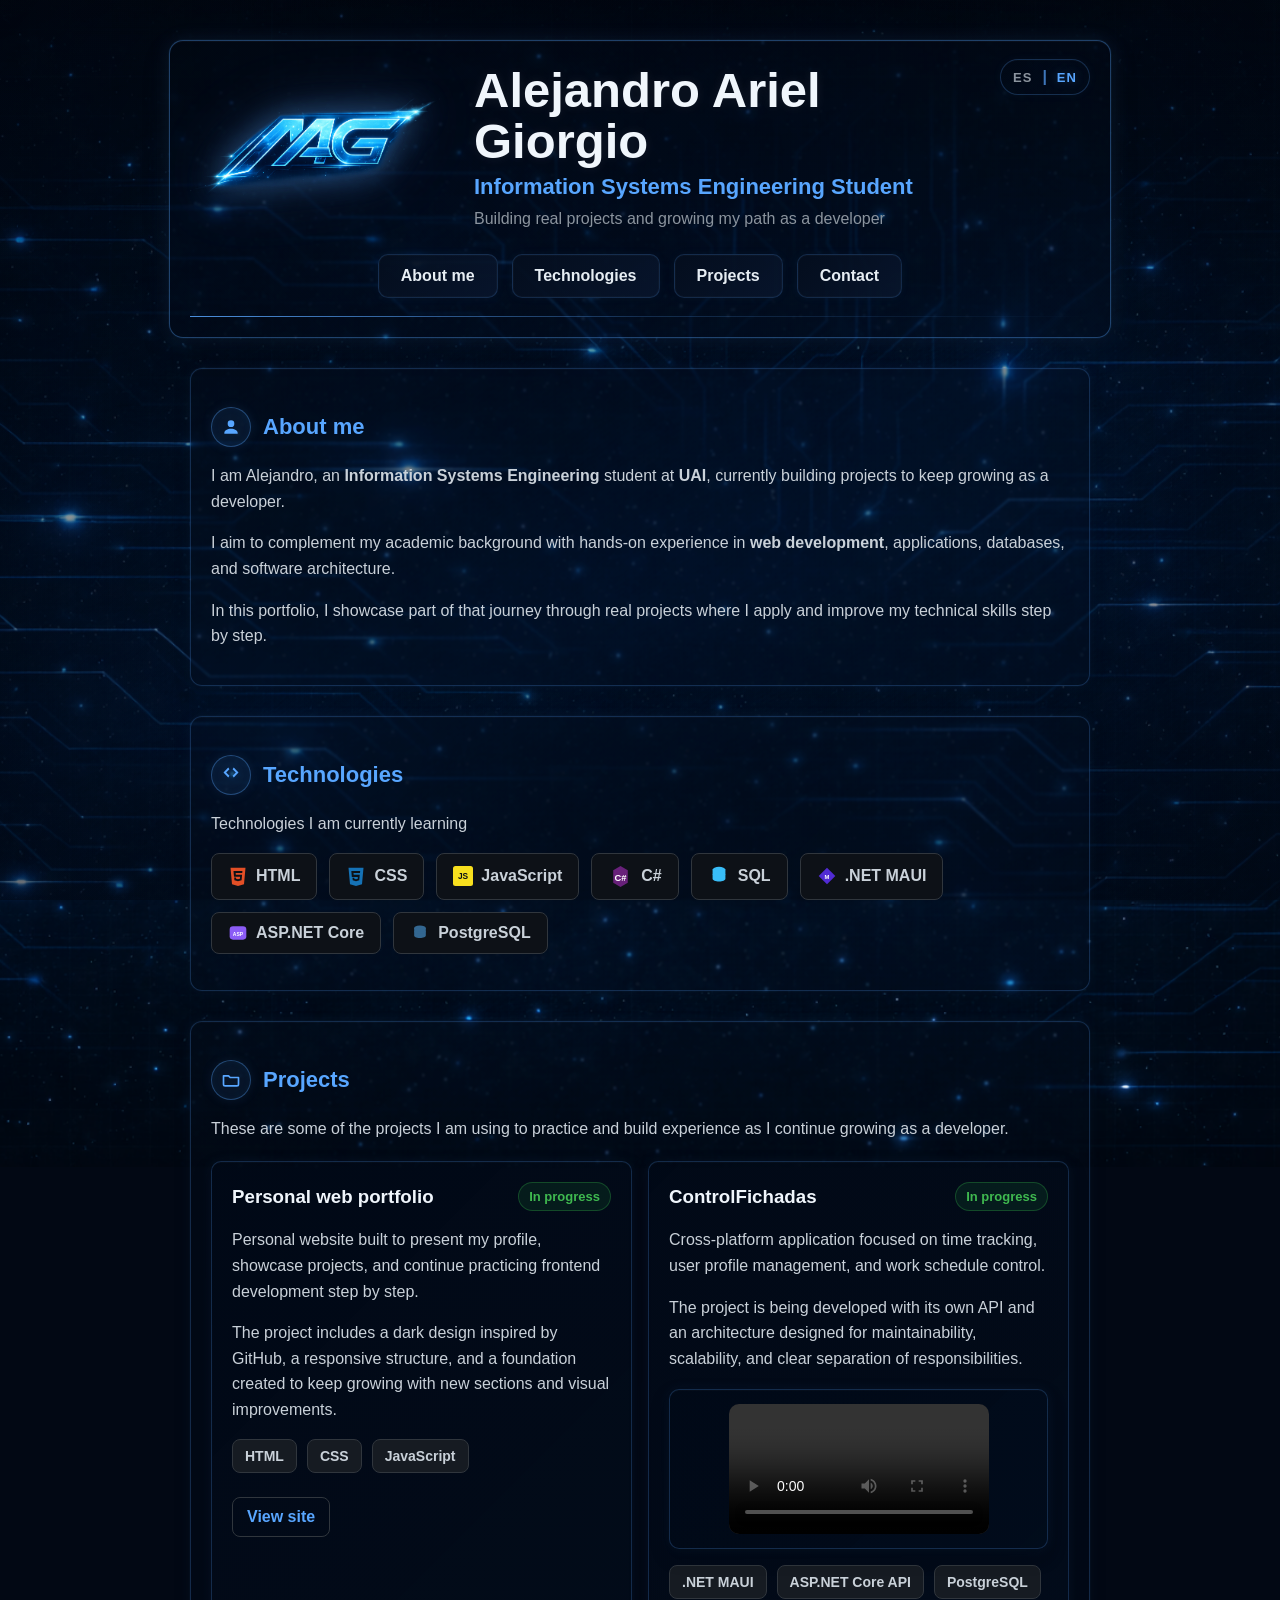
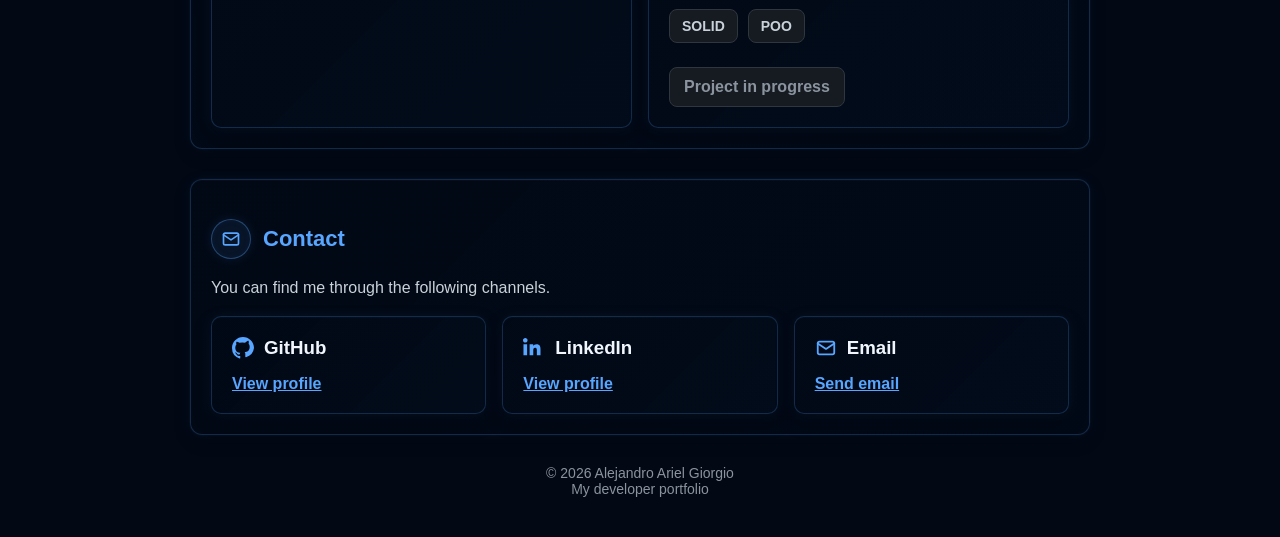
==== en/index.html @ 1cb93912 "Reubico selector de idioma en el header" ====
<!DOCTYPE html>
<html lang="en">
  <head>
    <meta charset="UTF-8">
    <meta name="viewport" content="width=device-width, initial-scale=1.0">
    <title>Alejandro Ariel Giorgio Portfolio</title>
    <link rel="stylesheet" href="../css/styles.css">
  </head>
  <body>
    <header>
      <div class="identidad">
        <div class="logo-marca">
          <img src="../assets/logo-aag.png" alt="AAG Logo">
        </div>

        <div class="info-header">
          <h1>Alejandro Ariel Giorgio</h1>
          <p class="subtitulo">Information Systems Engineering Student</p>
          <p class="frase-header">Building real projects and growing my path as a developer</p>

          <div class="selector-idioma" aria-label="Language selector">
            <a href="../">ES</a>
            <span>|</span>
            <a href="./" class="idioma-activo">EN</a>
          </div>
        </div>
      </div>

      <button class="menu-toggle" id="menu-toggle" aria-label="Abrir menú">
        ☰
      </button>

      <nav id="menu-principal">
        <ul>
          <li><a href="#sobre-mi">About me</a></li>
          <li><a href="#tecnologias">Technologies</a></li>
          <li><a href="#proyectos">Projects</a></li>
          <li><a href="#contacto">Contact</a></li>
        </ul>
      </nav>
    </header>

    <main>
      <section id="sobre-mi">
        <h2 class="titulo-seccion">
          <span class="icono-seccion">
            <svg viewBox="0 0 24 24" width="20" height="20" fill="currentColor">
              <path d="M12 12a4 4 0 100-8 4 4 0 000 8zm0 2c-4.4 0-8 2.2-8 5v1h16v-1c0-2.8-3.6-5-8-5z"></path>
            </svg>
          </span>
          <span>About me</span>
        </h2>
        <p>I am Alejandro, an <strong>Information Systems Engineering</strong> student at <strong>UAI</strong>, currently building projects to keep growing as a developer.</p>
        <p>I aim to complement my academic background with hands-on experience in <strong>web development</strong>, applications, databases, and software architecture.</p>
        <p>In this portfolio, I showcase part of that journey through real projects where I apply and improve my technical skills step by step.</p>
      </section>

      <section id="tecnologias">
        <h2 class="titulo-seccion">
          <span class="icono-seccion">
            <svg viewBox="0 0 24 24" width="20" height="20" fill="currentColor">
              <path d="M8.7 3L3 9l5.7 5.9L10.1 13 6.2 9l3.9-4L8.7 3zm6.6 0L13.9 5l3.9 4-3.9 4 1.4 1.9L21 9l-5.7-6z"></path>
            </svg>
          </span>
          <span>Technologies</span>
        </h2>
        <p>Technologies I am currently learning</p>
        <ul>
          <li class="tech html">
            <span class="tech-icon">
              <svg viewBox="0 0 24 24" width="20" height="20" fill="currentColor">
                <path d="M3 2l1.8 20L12 24l7.2-2L21 2H3zm14.3 4l-.2 2.3H9.2l.2 2.2h7.5l-.6 6.5L12 18.2l-4.3-1.2-.3-3.2h2.1l.2 1.5 2.3.6 2.3-.6.2-2.5H7.2L6.6 6h10.7z"/>
              </svg>
            </span>
            <span>HTML</span>
          </li>

          <li class="tech css">
            <span class="tech-icon">
              <svg viewBox="0 0 24 24" width="20" height="20" fill="currentColor">
                <path d="M3 2l1.8 20L12 24l7.2-2L21 2H3zm14 4l-.2 2.3H9l.2 2.2h7.3l-.6 6.5L12 18.2l-3.9-1.1-.3-3h2.1l.2 1.4 1.9.5 2-.5.2-2.4H7L6.4 6H17z"/>
              </svg>
            </span>
            <span>CSS</span>
          </li>

          <li class="tech js">
            <span class="tech-icon">
              <svg viewBox="0 0 24 24" width="20" height="20">
                <rect width="24" height="24" rx="3" fill="#f7df1e"></rect>
                <text x="12" y="16" text-anchor="middle" font-size="10" font-family="Arial" fill="#0d1117" font-weight="bold">
                  JS
                </text>
              </svg>
            </span>
            <span>JavaScript</span>
          </li>

          <li class="tech csharp">
            <span class="tech-icon">
              <svg viewBox="0 0 24 24" width="20" height="20" fill="currentColor">
                <polygon points="12,2 19,6 19,18 12,22 5,18 5,6"></polygon>
                <text x="12" y="16" text-anchor="middle" font-size="9" font-family="Arial" fill="white">C#</text>
              </svg>
            </span>
            <span>C#</span>
          </li>

          <li class="tech sql">
            <span class="tech-icon">
              <svg viewBox="0 0 24 24" width="20" height="20" fill="currentColor">
                <ellipse cx="12" cy="5" rx="7" ry="3"></ellipse>
                <path d="M5 5v10c0 1.7 3.1 3 7 3s7-1.3 7-3V5"></path>
                <path d="M5 10c0 1.7 3.1 3 7 3s7-1.3 7-3"></path>
              </svg>
            </span>
            <span>SQL</span>
          </li>

          <li class="tech maui">
            <span class="tech-icon">
              <svg viewBox="0 0 24 24" width="20" height="20" fill="currentColor">
                <polygon points="12,2 22,12 12,22 2,12"></polygon>
                <text x="12" y="15" text-anchor="middle" font-size="7" font-family="Arial" fill="white" font-weight="bold">M</text>
              </svg>
            </span>
            <span>.NET MAUI</span>
          </li>

          <li class="tech aspnet">
            <span class="tech-icon">
              <svg viewBox="0 0 24 24" width="20" height="20" fill="currentColor">
                <rect x="2" y="4" width="20" height="16" rx="4"></rect>
                <text x="12" y="15" text-anchor="middle" font-size="6" font-family="Arial" fill="white" font-weight="bold">ASP</text>
              </svg>
            </span>
            <span>ASP.NET Core</span>
          </li>

          <li class="tech postgres">
            <span class="tech-icon">
              <svg viewBox="0 0 24 24" width="20" height="20" fill="currentColor">
                <ellipse cx="12" cy="6" rx="7" ry="3"></ellipse>
                <path d="M5 6v9c0 1.7 3.1 3 7 3s7-1.3 7-3V6"></path>
                <path d="M5 10c0 1.7 3.1 3 7 3s7-1.3 7-3"></path>
              </svg>
            </span>
            <span>PostgreSQL</span>
          </li>
        </ul>
      </section>

      <section id="proyectos">
        <h2 class="titulo-seccion">
          <span class="icono-seccion">
            <svg viewBox="0 0 24 24" width="20" height="20" fill="none" stroke="currentColor" stroke-width="2" stroke-linecap="round" stroke-linejoin="round">
              <path d="M3 7h6l2 2h10v8a2 2 0 0 1-2 2H5a2 2 0 0 1-2-2V7z"></path>
            </svg>
          </span>
          <span>Projects</span>
        </h2>

        <p class="intro-proyectos">
          These are some of the projects I am using to practice and build experience as I continue growing as a developer.
        </p>

        <div class="contenedor-proyectos">
          <article class="card-proyecto">
            <div class="proyecto-header">
              <h3>Personal web portfolio</h3>
              <span class="estado-proyecto en-desarrollo">In progress</span>
            </div>

            <p>
              Personal website built to present my profile, showcase projects, and continue practicing frontend development step by step.
            </p>

            <p>
              The project includes a dark design inspired by GitHub, a responsive structure, and a foundation created to keep growing with new sections and visual improvements.
            </p>

            <div class="tecnologias-proyecto">
              <span>HTML</span>
              <span>CSS</span>
              <span>JavaScript</span>
            </div>

            <a href="https://giorgiouai.github.io/mi-primera-web/" target="_blank" rel="noopener noreferrer">View site</a>
          </article>

          <article class="card-proyecto">
            <div class="proyecto-header">
              <h3>ControlFichadas</h3>
              <span class="estado-proyecto en-desarrollo">In progress</span>
            </div>

            <p>
              Cross-platform application focused on time tracking, user profile management, and work schedule control.
            </p>

            <p>
              The project is being developed with its own API and an architecture designed for maintainability, scalability, and clear separation of responsibilities.
            </p>

            <div class="demo-proyecto">
              <video class="video-proyecto" controls preload="metadata">
                <source src="../assets/videos/controlfichadas-demo.mp4" type="video/mp4">
                Your browser cannot play this video.
              </video>
            </div>

            <div class="tecnologias-proyecto">
              <span>.NET MAUI</span>
              <span>ASP.NET Core API</span>
              <span>PostgreSQL</span>
              <span>SOLID</span>
              <span>POO</span>
            </div>

            <div class="acciones-proyecto">
              <span class="boton-proyecto deshabilitado">Project in progress</span>
            </div>
          </article>
        </div>
      </section>

      <section id="contacto">
        <h2 class="titulo-seccion">
          <span class="icono-seccion">
            <svg viewBox="0 0 24 24" width="20" height="20" fill="none" stroke="currentColor" stroke-width="2" stroke-linecap="round" stroke-linejoin="round">
              <rect x="3" y="5" width="18" height="14" rx="2"></rect>
              <path d="M3 7l9 6 9-6"></path>
            </svg>
          </span>
          <span>Contact</span>
        </h2>
        <p>You can find me through the following channels.</p>
        <div id="div-contacto">
          <article>
            <div class="contacto-header">
              <span class="icono">
                <svg viewBox="0 0 24 24" width="20" height="20" fill="currentColor">
                  <path d="M12 0C5.37 0 0 5.37 0 12a12 12 0 008.2 11.4c.6.1.8-.2.8-.6v-2.2c-3.3.7-4-1.4-4-1.4-.5-1.2-1.2-1.6-1.2-1.6-1-.7.1-.7.1-.7 1 .1 1.6 1 1.6 1 .9 1.6 2.4 1.1 3 .8.1-.6.3-1.1.6-1.4-2.7-.3-5.5-1.3-5.5-5.9 0-1.3.5-2.4 1.2-3.2-.1-.3-.5-1.5.1-3.1 0 0 1-.3 3.3 1.2a11.4 11.4 0 016 0C17 3.9 18 4.2 18 4.2c.6 1.6.2 2.8.1 3.1.8.8 1.2 1.9 1.2 3.2 0 4.6-2.8 5.6-5.5 5.9.4.3.7 1 .7 2v3c0 .4.2.7.8.6A12 12 0 0024 12c0-6.6-5.4-12-12-12z"/>
                </svg>
              </span>
              <h3>GitHub</h3>
            </div>
            <a href="https://github.com/GiorgioUai" target="_blank" rel="noopener noreferrer">View profile</a>
          </article>

          <article>
            <div class="contacto-header">
              <span class="icono">
                <svg viewBox="0 0 24 24" width="20" height="20" fill="currentColor">
                  <path d="M4.98 3.5C4.98 5 3.86 6 2.5 6S0 5 0 3.5 1.12 1 2.5 1 4.98 2 4.98 3.5zM.5 8h4v12h-4V8zm7 0h3.6v1.6h.1c.5-.9 1.7-1.8 3.5-1.8 3.7 0 4.4 2.4 4.4 5.5V20h-4v-5.3c0-1.3 0-3-1.8-3s-2.1 1.4-2.1 2.9V20h-4V8z"/>
                </svg>
              </span>
              <h3>LinkedIn</h3>
            </div>
            <a href="https://www.linkedin.com/in/alejandro-ariel-giorgio/" target="_blank" rel="noopener noreferrer">View profile</a>
          </article>

          <article>
            <div class="contacto-header">
              <span class="icono">
                <svg viewBox="0 0 24 24" width="20" height="20" fill="none" stroke="currentColor" stroke-width="2" stroke-linecap="round" stroke-linejoin="round">
                  <rect x="3" y="5" width="18" height="14" rx="2" ry="2"></rect>
                  <path d="M3 7l9 6 9-6"></path>
                </svg>
              </span>
              <h3>Email</h3>
            </div>
            <a href="https://mail.google.com/mail/?view=cm&fs=1&to=alfiariel@gmail.com" target="_blank" rel="noopener noreferrer">Send email</a>
          </article>
        </div>
      </section>
    </main>

    <footer>
      <p>© 2026 Alejandro Ariel Giorgio<br>My developer portfolio</p>
    </footer>

    <script src="../js/script.js"></script>
  </body>
</html>
---- css/styles.css ----
/* =========================================================
   BASE
   Estilos globales de texto, fondo y elementos generales
   ========================================================= */
body
{
    font-family: Arial, sans-serif;
    margin: 40px;
    color: #f0f6fc;
    min-height: 100vh;
    background:
        linear-gradient(rgba(2, 8, 20, 0.24), rgba(2, 8, 20, 0.46)),
        url("../assets/fondo-circuito.png");
    background-color: #020814;
    background-size: 100% 100%, 1750px auto;
    background-position: center top, center top;
    background-repeat: no-repeat, no-repeat;
    background-attachment: fixed, fixed;
    position: relative;
    isolation: isolate;
}

body::before
{
    content: none;
}

body::after
{
    content: "";
    position: fixed;
    inset: 0;
    background: radial-gradient(
        circle at center,
        transparent 0%,
        rgba(2, 8, 20, 0.05) 62%,
        rgba(2, 8, 20, 0.22) 100%
    );
    pointer-events: none;
    z-index: -1;
}

p
{
    color: #c9d1d9;
}

h1
{
    color: #f0f6fc;
    font-size: 49px;
    line-height: 1.05;
    margin: 0;
    text-shadow: 0 0 12px rgba(255, 255, 255, 0.08);
}

h3
{
    color: #f0f6fc;
}

button
{
    padding: 10px 16px;
    background-color: #222;
    color: white;
    border: none;
    cursor: pointer;
}

/* =========================================================
   LAYOUT
   Estructura general de la página
   ========================================================= */
header
{
    max-width: 900px;
    margin: 0 auto 20px;
    padding: 24px 20px 20px;
    background: linear-gradient(
        135deg,
        rgba(2, 10, 24, 0.24),
        rgba(5, 16, 35, 0.18)
    );
    border: 1px solid rgba(88, 166, 255, 0.36);
    border-radius: 14px;
    box-shadow:
        inset 0 1px 0 rgba(255, 255, 255, 0.03),
        0 0 0 1px rgba(88, 166, 255, 0.04),
        0 0 20px rgba(88, 166, 255, 0.10),
        0 12px 28px rgba(0, 0, 0, 0.18);
    backdrop-filter: blur(1px);
    -webkit-backdrop-filter: blur(1px);
    position: relative;
    overflow: hidden;
}

header::after
{
    content: "";
    display: block;
    margin-top: 18px;
    height: 1px;
    background: linear-gradient(
        to right,
        rgba(88, 166, 255, 0.85),
        rgba(88, 166, 255, 0.22),
        transparent
    );
}

main
{
    max-width: 900px;
    margin: 0 auto;
    padding-top: 10px;
}

header,
main,
footer
{
    position: relative;
    z-index: 1;
}

section
{
    margin-bottom: 30px;
    background: linear-gradient(
        135deg,
        rgba(4, 14, 30, 0.22),
        rgba(6, 18, 38, 0.16)
    );
    padding: 20px;
    border-radius: 12px;
    border: 1px solid rgba(88, 166, 255, 0.22);
    box-shadow:
        inset 0 1px 0 rgba(255, 255, 255, 0.02),
        0 0 0 1px rgba(88, 166, 255, 0.025),
        0 0 12px rgba(88, 166, 255, 0.05),
        0 6px 18px rgba(0, 0, 0, 0.14);
    backdrop-filter: blur(1px);
    -webkit-backdrop-filter: blur(1px);
}

section h2
{
    margin-bottom: 15px;
    color: #58a6ff;
}

section p
{
    line-height: 1.6;
}

section ul
{
    color: #c9d1d9;
}

section a
{
    color: #58a6ff;
    font-weight: bold;
}

section a:hover
{
    color: #79c0ff;
}

footer
{
    margin-top: 20px;
    text-align: center;
    font-size: 14px;
    color: #8b949e;
}

footer p
{
    color: #8b949e;
    margin: 0;
}

/* =========================================================
   NAVEGACIÓN
   Menú principal del header
   ========================================================= */
header nav
{
    margin-top: 18px;
    display: flex;
    justify-content: center;
}

nav ul
{
    list-style: none;
    padding: 0;
    margin: 0;
    display: flex;
    gap: 14px;
    flex-wrap: wrap;
    justify-content: center;
}

nav a
{
    display: inline-block;
    color: #e6edf3;
    text-decoration: none;
    padding: 12px 22px;
    border-radius: 10px;
    font-weight: bold;
    border: 1px solid rgba(88, 166, 255, 0.18);
    background: linear-gradient(
        135deg,
        rgba(4, 14, 30, 0.95),
        rgba(8, 22, 45, 0.90)
    );
    box-shadow:
        inset 0 0 0 1px rgba(255, 255, 255, 0.02),
        0 0 10px rgba(88, 166, 255, 0.05);
    transition: background-color 0.3s, color 0.3s, border-color 0.3s, box-shadow 0.3s, transform 0.3s;
}

nav a:hover
{
    color: #ffffff;
    border-color: rgba(88, 166, 255, 0.55);
    background: linear-gradient(
        135deg,
        rgba(28, 95, 180, 0.95),
        rgba(88, 166, 255, 0.92)
    );
    box-shadow:
        0 0 16px rgba(88, 166, 255, 0.20),
        0 0 30px rgba(88, 166, 255, 0.10);
    transform: translateY(-1px);
}

/* Botón hamburguesa */
.menu-toggle
{
    display: none;
    background-color: transparent;
    color: #c9d1d9;
    border: 1px solid #30363d;
    border-radius: 8px;
    padding: 10px 14px;
    font-size: 24px;
    cursor: pointer;
    transition: background-color 0.3s, color 0.3s, border-color 0.3s;
}

.menu-toggle:hover
{
    background-color: #58a6ff;
    color: #0d1117;
    border-color: #58a6ff;
}

/* =========================================================
   COMPONENTES
   Piezas reutilizables de la interfaz
   ========================================================= */

/* ---------- Identidad del header ---------- */
.identidad
{
    display: flex;
    align-items: center;
    justify-content: flex-start;
    gap: 34px;
    margin-bottom: 26px;
}

.info-header
{
    display: flex;
    flex-direction: column;
    gap: 6px;
    text-align: left;
    flex: 1;
    padding-right: 110px;
}

.logo-marca
{
    width: 250px;
    flex-shrink: 0;
    display: flex;
    align-items: center;
    justify-content: center;
}

.logo-marca img
{
    display: block;
    width: 100%;
    height: auto;
    filter:
        drop-shadow(0 0 14px rgba(88, 166, 255, 0.38))
        drop-shadow(0 0 30px rgba(88, 166, 255, 0.20));
}

.subtitulo
{
    color: #58a6ff;
    font-size: 22px;
    font-weight: bold;
    margin: 0;
}

.frase-header
{
    color: #8b949e;
    font-size: 16px;
    margin: 4px 0 0;
}

.selector-idioma
{
    position: absolute;
    top: 18px;
    right: 20px;
    display: inline-flex;
    align-items: center;
    gap: 10px;
    padding: 8px 12px;
    width: fit-content;
    border: 1px solid rgba(88, 166, 255, 0.24);
    border-radius: 999px;
    background: linear-gradient(
        135deg,
        rgba(2, 10, 24, 0.22),
        rgba(6, 18, 38, 0.16)
    );
    box-shadow:
        inset 0 1px 0 rgba(255, 255, 255, 0.02),
        0 0 10px rgba(88, 166, 255, 0.05);
    backdrop-filter: blur(1px);
    -webkit-backdrop-filter: blur(1px);
    z-index: 2;
}

.selector-idioma span
{
    color: #58a6ff;
    opacity: 0.7;
    font-weight: bold;
}

.selector-idioma a
{
    color: #8b949e;
    text-decoration: none;
    font-size: 13px;
    font-weight: bold;
    letter-spacing: 0.08em;
    transition: color 0.3s, text-shadow 0.3s;
}

.selector-idioma a:hover
{
    color: #f0f6fc;
    text-shadow: 0 0 8px rgba(88, 166, 255, 0.35);
}

.selector-idioma a.idioma-activo
{
    color: #58a6ff;
    text-shadow: 0 0 10px rgba(88, 166, 255, 0.30);
}

/* ---------- Badges / iconos de tecnologías ---------- */
.tech
{
    display: flex;
    align-items: center;
    gap: 8px;
}

.tech-icon
{
    display: flex;
    align-items: center;
}

.tech.html .tech-icon
{
    color: #e34f26;
}

.tech.css .tech-icon
{
    color: #1572b6;
}

.tech.js .tech-icon
{
    color: #f7df1e;
}

.tech.csharp .tech-icon
{
    color: #68217a;
}

.tech.csharp .tech-icon svg
{
    width: 25px;
    height: 25px;
}

.tech.sql .tech-icon
{
    color: #38bdf8;
}

.tech.sql .tech-icon svg
{
    width: 22px;
    height: 22px;
}

.tech.maui .tech-icon
{
    color: #512bd4;
}

.tech.aspnet .tech-icon
{
    color: #8b5cf6;
}

.tech.postgres .tech-icon
{
    color: #336791;
}

/* ---------- Card de proyecto ---------- */
.card-proyecto
{
    flex: 1;
    min-width: 280px;
    background: linear-gradient(
        135deg,
        rgba(2, 10, 24, 0.24),
        rgba(6, 18, 38, 0.18)
    );
    border: 1px solid rgba(88, 166, 255, 0.22);
    border-radius: 10px;
    padding: 20px;
    transition: border-color 0.3s, transform 0.3s, box-shadow 0.3s;
    box-shadow:
        inset 0 1px 0 rgba(255, 255, 255, 0.02),
        0 0 12px rgba(88, 166, 255, 0.06),
        0 8px 20px rgba(0, 0, 0, 0.20);
    backdrop-filter: blur(1px);
    -webkit-backdrop-filter: blur(1px);
}

.card-proyecto:hover
{
    border-color: rgba(88, 166, 255, 0.55);
    transform: translateY(-3px);
    box-shadow:
        0 0 18px rgba(88, 166, 255, 0.14),
        0 10px 24px rgba(0, 0, 0, 0.28);
}

.demo-proyecto
{
    margin: 18px 0 16px;
    padding: 14px;
    border-radius: 10px;
    border: 1px solid rgba(88, 166, 255, 0.22);
    background: linear-gradient(
        135deg,
        rgba(2, 10, 24, 0.24),
        rgba(6, 18, 38, 0.18)
    );
    box-shadow:
        inset 0 1px 0 rgba(255, 255, 255, 0.02),
        0 0 12px rgba(88, 166, 255, 0.06),
        0 8px 20px rgba(0, 0, 0, 0.20);
    backdrop-filter: blur(1px);
    -webkit-backdrop-filter: blur(1px);
    display: flex;
    justify-content: center;
}

.video-proyecto
{
    display: block;
    width: 100%;
    max-width: 260px;
    height: auto;
    border: none;
    border-radius: 10px;
}

.proyecto-header
{
    display: flex;
    justify-content: space-between;
    align-items: center;
    gap: 12px;
    margin-bottom: 16px;
}

.proyecto-header h3
{
    margin: 0;
}

.intro-proyectos
{
    margin-bottom: 20px;
}

.estado-proyecto
{
    display: inline-block;
    padding: 6px 10px;
    border-radius: 999px;
    background-color: rgba(88, 166, 255, 0.12);
    border: 1px solid rgba(88, 166, 255, 0.35);
    color: #79c0ff;
    font-size: 13px;
    font-weight: bold;
    white-space: nowrap;
}

.estado-proyecto.en-desarrollo
{
    background-color: rgba(46, 160, 67, 0.12);
    border: 1px solid rgba(46, 160, 67, 0.35);
    color: #3fb950;
}

.estado-proyecto.proximamente
{
    background-color: rgba(210, 153, 34, 0.12);
    border: 1px solid rgba(210, 153, 34, 0.35);
    color: #d29922;
}

.tecnologias-proyecto
{
    display: flex;
    flex-wrap: wrap;
    gap: 10px;
    margin: 16px 0;
}

.tecnologias-proyecto span
{
    background-color: #161b22;
    border: 1px solid #30363d;
    border-radius: 8px;
    padding: 8px 12px;
    color: #c9d1d9;
    font-size: 14px;
    font-weight: bold;
}

.card-proyecto a
{
    display: inline-block;
    margin-top: 8px;
    padding: 10px 14px;
    border: 1px solid #30363d;
    border-radius: 8px;
    text-decoration: none;
    transition: background-color 0.3s, color 0.3s, border-color 0.3s;
}

.card-proyecto a:hover
{
    background-color: #58a6ff;
    color: #0d1117;
    border-color: #58a6ff;
}

.acciones-proyecto
{
    margin-top: 10px;
}

.boton-proyecto
{
    display: inline-block;
    margin-top: 8px;
    padding: 10px 14px;
    border: 1px solid #30363d;
    border-radius: 8px;
    text-decoration: none;
    font-weight: bold;
}

.boton-proyecto.deshabilitado
{
    background-color: #161b22;
    color: #8b949e;
    border-color: #30363d;
    cursor: default;
}

/* ---------- Cards de contacto ---------- */
.contacto-header
{
    display: flex;
    align-items: center;
    gap: 10px;
    margin-bottom: 10px;
}

.icono
{
    color: #58a6ff;
    display: flex;
    align-items: center;
}

.icono svg
{
    width: 22px;
    height: 22px;
}

.titulo-seccion
{
    display: flex;
    align-items: center;
    gap: 12px;
    margin-bottom: 16px;
    color: #58a6ff;
    font-size: 22px;
    font-weight: bold;
}

.titulo-seccion .icono-seccion
{
    display: flex;
    align-items: center;
    justify-content: center;
    width: 38px;
    height: 38px;
    border-radius: 50%;
    color: #58a6ff;
    border: 1px solid rgba(88, 166, 255, 0.35);
    background: rgba(88, 166, 255, 0.08);
    box-shadow:
        0 0 12px rgba(88, 166, 255, 0.10),
        inset 0 0 8px rgba(88, 166, 255, 0.04);
    flex-shrink: 0;
}

.titulo-seccion .icono-seccion svg
{
    display: block;
}

/* =========================================================
   SECCIONES
   Reglas específicas de cada sección
   ========================================================= */

/* ---------- Tecnologías ---------- */
#tecnologias ul
{
    list-style: none;
    display: flex;
    flex-wrap: wrap;
    gap: 12px;
    padding: 0;
    margin: 0 0 16px 0;
}

#tecnologias li
{
    background-color: #0d1117;
    border: 1px solid #30363d;
    border-radius: 8px;
    padding: 10px 16px;
    color: #c9d1d9;
    font-weight: bold;
}

/* ---------- Proyectos ---------- */
.contenedor-proyectos
{
    display: flex;
    flex-wrap: wrap;
    gap: 16px;
}

/* ---------- Contacto ---------- */
#div-contacto
{
    display: flex;
    gap: 16px;
    flex-wrap: wrap;
}

#div-contacto article
{
    flex: 1;
    min-width: 200px;
    background: linear-gradient(
        135deg,
        rgba(2, 10, 24, 0.24),
        rgba(6, 18, 38, 0.18)
    );
    border: 1px solid rgba(88, 166, 255, 0.22);
    border-radius: 10px;
    padding: 20px;
    transition: border-color 0.3s, transform 0.3s, box-shadow 0.3s;
    cursor: pointer;
    box-shadow:
        inset 0 1px 0 rgba(255, 255, 255, 0.02),
        0 0 12px rgba(88, 166, 255, 0.06),
        0 8px 20px rgba(0, 0, 0, 0.20);
    backdrop-filter: blur(1px);
    -webkit-backdrop-filter: blur(1px);
}

#div-contacto article:hover
{
    border-color: rgba(88, 166, 255, 0.55);
    transform: translateY(-3px);
    box-shadow:
        0 0 18px rgba(88, 166, 255, 0.14),
        0 10px 24px rgba(0, 0, 0, 0.28);
}

#div-contacto h3
{
    margin: 0;
}

#div-contacto a
{
    display: inline-block;
    margin-top: 6px;
}

/* =========================================================
   RESPONSIVE
   Ajustes para pantallas pequeñas
   ========================================================= */
@media (max-width: 768px)
{
    body
    {
        margin: 20px;
        background-size: 100% 100%, cover;
        background-position: center top, center top;
        background-attachment: scroll, scroll;
    }

    body::before
    {
        background-size: cover;
        background-position: center top;
        opacity: 0.42;
        filter: brightness(1.28) saturate(1.18) blur(2px);
        transform: scale(1.01);
    }

    header
    {
        padding: 20px 16px;
    }

    .info-header
    {
        display: flex;
        flex-direction: column;
        gap: 6px;
        text-align: left;
        flex: 1;
        padding-right: 0;
    }

    .selector-idioma
    {
        position: static;
        margin-top: 10px;
        padding: 7px 11px;
    }

    .selector-idioma a
    {
        font-size: 12px;
    }

    .identidad
    {
        flex-direction: column;
        align-items: flex-start;
        gap: 14px;
    }

    .logo-marca
    {
        width: 150px;
    }

    h1
    {
        font-size: 24px;
    }

    .subtitulo
    {
        font-size: 16px;
    }

    .frase-header
    {
        font-size: 14px;
    }

    .menu-toggle
    {
        display: none;
    }

    header nav
    {
        display: flex;
        justify-content: center;
        margin-top: 16px;
    }

    #menu-principal,
    #menu-principal.activo
    {
        display: block !important;
        width: 100%;
    }

    nav ul
    {
        flex-direction: column;
        gap: 10px;
    }

    nav li
    {
        width: 100%;
    }

    nav a
    {
        display: block;
        width: 100%;
        text-align: center;
        box-sizing: border-box;
    }

    .contenedor-proyectos
    {
        flex-direction: column;
    }

    .card-proyecto
    {
        min-width: 0;
        width: 100%;
        box-sizing: border-box;
    }

    #div-contacto
    {
        flex-direction: column;
    }

    .demo-proyecto
    {
        padding: 10px;
    }

    .video-proyecto
    {
        max-width: 100%;
    }

    .titulo-seccion
    {
        font-size: 20px;
        gap: 10px;
    }

    .titulo-seccion .icono-seccion
    {
        width: 34px;
        height: 34px;
    }
}
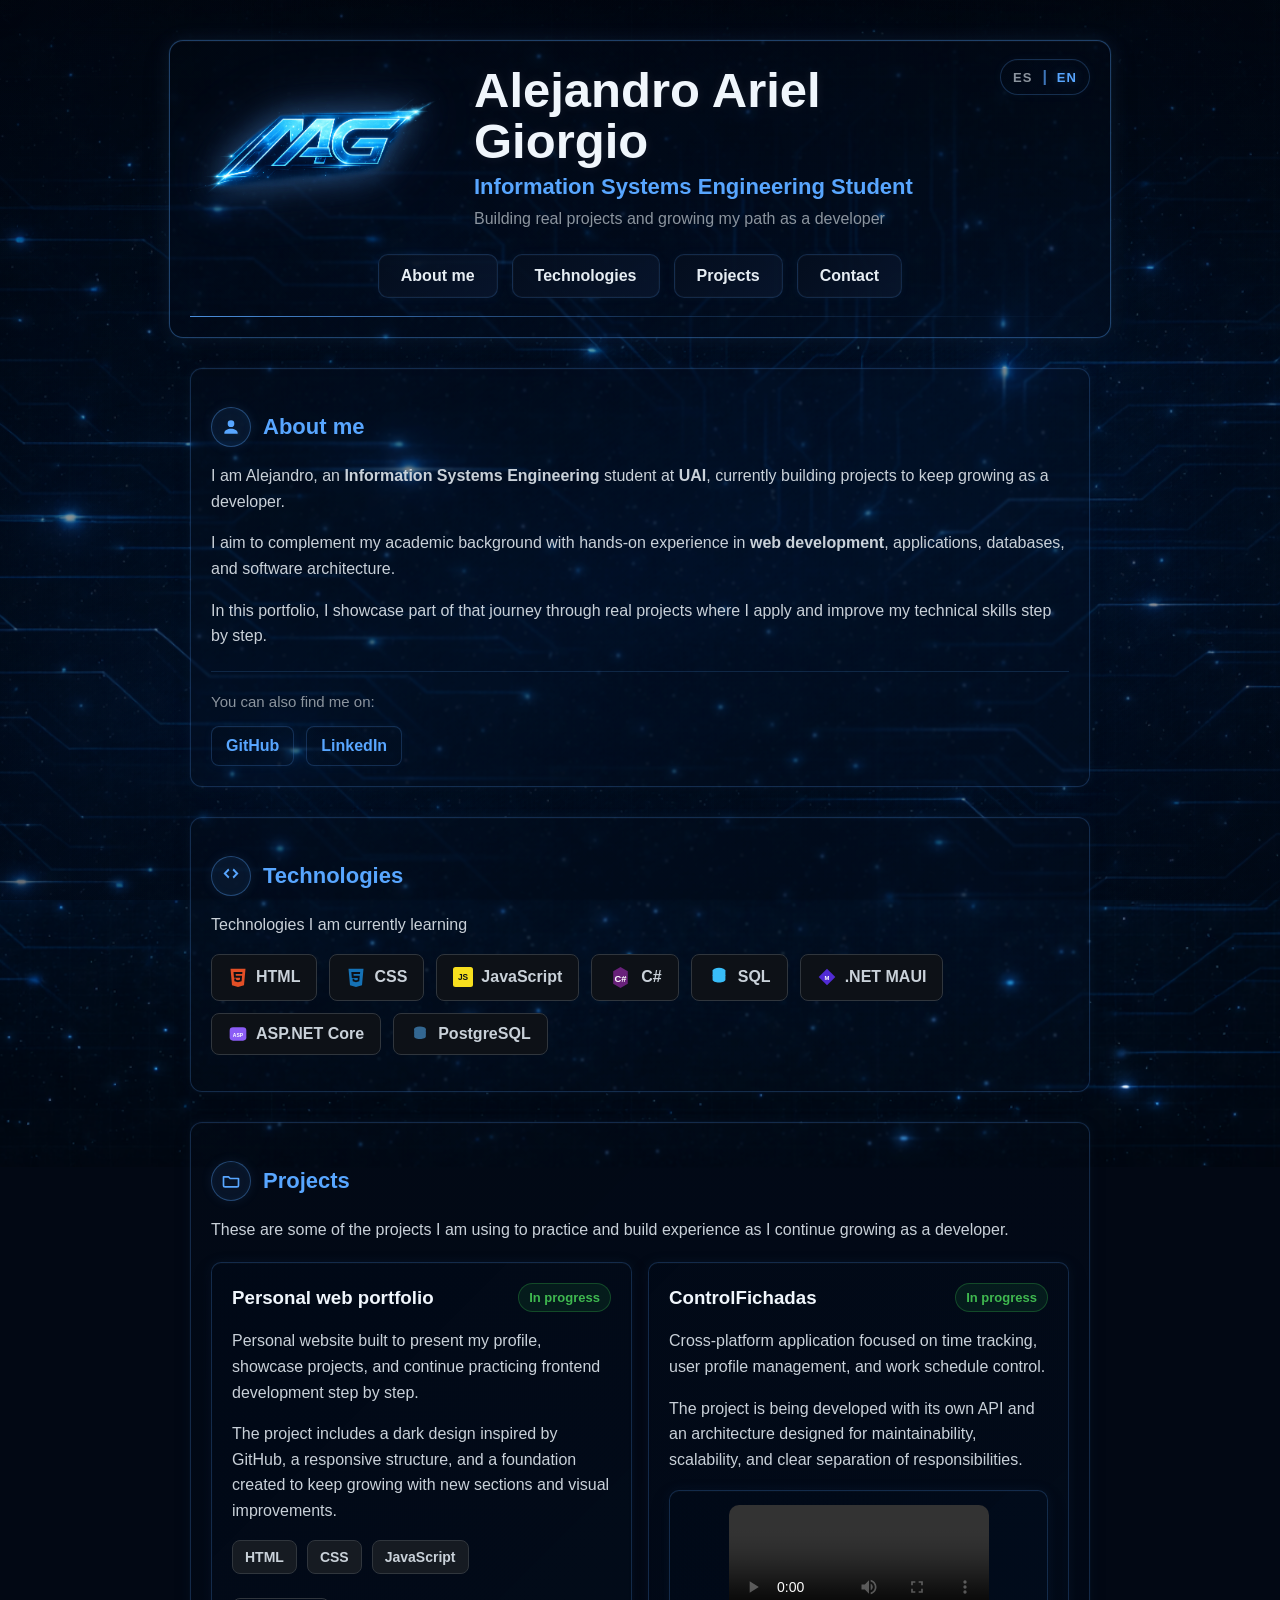
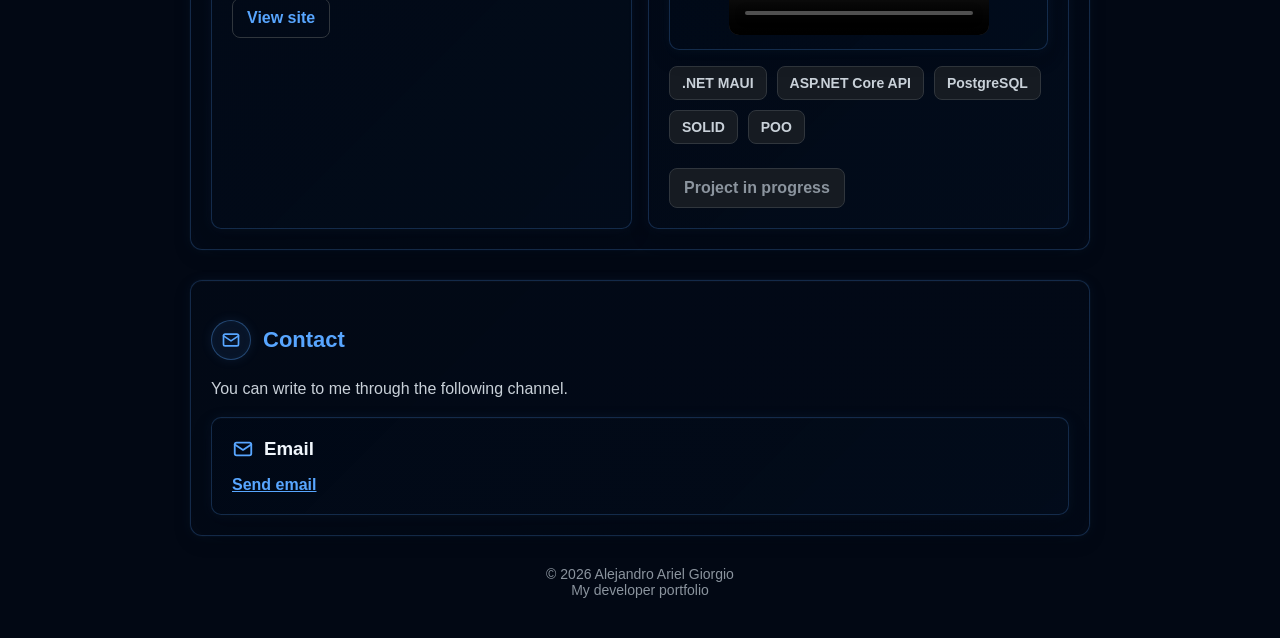
==== commit 9aab636e: "Mejoro navegación interna del menú" ====
--- a/en/index.html
+++ b/en/index.html
@@ -26,7 +26,7 @@
         </div>
       </div>
 
-      <button class="menu-toggle" id="menu-toggle" aria-label="Abrir menú">
+      <button class="menu-toggle" id="menu-toggle" aria-label="Open menu">
         ☰
       </button>
 
@@ -53,6 +53,14 @@
         <p>I am Alejandro, an <strong>Information Systems Engineering</strong> student at <strong>UAI</strong>, currently building projects to keep growing as a developer.</p>
         <p>I aim to complement my academic background with hands-on experience in <strong>web development</strong>, applications, databases, and software architecture.</p>
         <p>In this portfolio, I showcase part of that journey through real projects where I apply and improve my technical skills step by step.</p>
+
+        <div class="perfiles-sobre-mi">
+          <p class="texto-perfiles">You can also find me on:</p>
+          <div class="enlaces-perfiles">
+            <a href="https://github.com/GiorgioUai" target="_blank" rel="noopener noreferrer">GitHub</a>
+            <a href="https://www.linkedin.com/in/alejandro-ariel-giorgio/" target="_blank" rel="noopener noreferrer">LinkedIn</a>
+          </div>
+        </div>
       </section>
 
       <section id="tecnologias">
@@ -234,32 +242,8 @@
           </span>
           <span>Contact</span>
         </h2>
-        <p>You can find me through the following channels.</p>
+        <p>You can write to me through the following channel.</p>
         <div id="div-contacto">
-          <article>
-            <div class="contacto-header">
-              <span class="icono">
-                <svg viewBox="0 0 24 24" width="20" height="20" fill="currentColor">
-                  <path d="M12 0C5.37 0 0 5.37 0 12a12 12 0 008.2 11.4c.6.1.8-.2.8-.6v-2.2c-3.3.7-4-1.4-4-1.4-.5-1.2-1.2-1.6-1.2-1.6-1-.7.1-.7.1-.7 1 .1 1.6 1 1.6 1 .9 1.6 2.4 1.1 3 .8.1-.6.3-1.1.6-1.4-2.7-.3-5.5-1.3-5.5-5.9 0-1.3.5-2.4 1.2-3.2-.1-.3-.5-1.5.1-3.1 0 0 1-.3 3.3 1.2a11.4 11.4 0 016 0C17 3.9 18 4.2 18 4.2c.6 1.6.2 2.8.1 3.1.8.8 1.2 1.9 1.2 3.2 0 4.6-2.8 5.6-5.5 5.9.4.3.7 1 .7 2v3c0 .4.2.7.8.6A12 12 0 0024 12c0-6.6-5.4-12-12-12z"/>
-                </svg>
-              </span>
-              <h3>GitHub</h3>
-            </div>
-            <a href="https://github.com/GiorgioUai" target="_blank" rel="noopener noreferrer">View profile</a>
-          </article>
-
-          <article>
-            <div class="contacto-header">
-              <span class="icono">
-                <svg viewBox="0 0 24 24" width="20" height="20" fill="currentColor">
-                  <path d="M4.98 3.5C4.98 5 3.86 6 2.5 6S0 5 0 3.5 1.12 1 2.5 1 4.98 2 4.98 3.5zM.5 8h4v12h-4V8zm7 0h3.6v1.6h.1c.5-.9 1.7-1.8 3.5-1.8 3.7 0 4.4 2.4 4.4 5.5V20h-4v-5.3c0-1.3 0-3-1.8-3s-2.1 1.4-2.1 2.9V20h-4V8z"/>
-                </svg>
-              </span>
-              <h3>LinkedIn</h3>
-            </div>
-            <a href="https://www.linkedin.com/in/alejandro-ariel-giorgio/" target="_blank" rel="noopener noreferrer">View profile</a>
-          </article>
-
           <article>
             <div class="contacto-header">
               <span class="icono">
--- a/css/styles.css
+++ b/css/styles.css
@@ -2,7 +2,12 @@
    BASE
    Estilos globales de texto, fondo y elementos generales
    ========================================================= */
-body
+html
+{
+    scroll-behavior: smooth;
+}
+
+   body
 {
     font-family: Arial, sans-serif;
     margin: 40px;
@@ -127,21 +132,14 @@
 section
 {
     margin-bottom: 30px;
-    background: linear-gradient(
-        135deg,
-        rgba(4, 14, 30, 0.22),
-        rgba(6, 18, 38, 0.16)
-    );
+    background: linear-gradient(135deg,rgba(4, 14, 30, 0.22),rgba(6, 18, 38, 0.16));
     padding: 20px;
     border-radius: 12px;
     border: 1px solid rgba(88, 166, 255, 0.22);
-    box-shadow:
-        inset 0 1px 0 rgba(255, 255, 255, 0.02),
-        0 0 0 1px rgba(88, 166, 255, 0.025),
-        0 0 12px rgba(88, 166, 255, 0.05),
-        0 6px 18px rgba(0, 0, 0, 0.14);
+    box-shadow: inset 0 1px 0 rgba(255, 255, 255, 0.02), 0 0 0 1px rgba(88, 166, 255, 0.025), 0 0 12px rgba(88, 166, 255, 0.05), 0 6px 18px rgba(0, 0, 0, 0.14);
     backdrop-filter: blur(1px);
     -webkit-backdrop-filter: blur(1px);
+    scroll-margin-top: 24px;
 }
 
 section h2
@@ -376,6 +374,56 @@
     text-shadow: 0 0 10px rgba(88, 166, 255, 0.30);
 }
 
+/* ---------- Perfiles en Sobre mí ---------- */
+.perfiles-sobre-mi
+{
+    margin-top: 22px;
+    padding-top: 18px;
+    border-top: 1px solid rgba(88, 166, 255, 0.16);
+}
+
+.texto-perfiles
+{
+    margin: 0 0 12px;
+    color: #8b949e;
+    font-size: 15px;
+}
+
+.enlaces-perfiles
+{
+    display: flex;
+    flex-wrap: wrap;
+    gap: 12px;
+}
+
+.enlaces-perfiles a
+{
+    display: inline-block;
+    padding: 10px 14px;
+    border-radius: 8px;
+    border: 1px solid rgba(88, 166, 255, 0.22);
+    background: linear-gradient(
+        135deg,
+        rgba(2, 10, 24, 0.24),
+        rgba(6, 18, 38, 0.18)
+    );
+    box-shadow:
+        inset 0 1px 0 rgba(255, 255, 255, 0.02),
+        0 0 10px rgba(88, 166, 255, 0.05);
+    text-decoration: none;
+    transition: border-color 0.3s, box-shadow 0.3s, transform 0.3s, color 0.3s;
+}
+
+.enlaces-perfiles a:hover
+{
+    color: #f0f6fc;
+    border-color: rgba(88, 166, 255, 0.45);
+    box-shadow:
+        0 0 14px rgba(88, 166, 255, 0.10),
+        0 8px 18px rgba(0, 0, 0, 0.16);
+    transform: translateY(-2px);
+}
+
 /* ---------- Badges / iconos de tecnologías ---------- */
 .tech
 {
@@ -827,6 +875,19 @@
         font-size: 14px;
     }
 
+    .enlaces-perfiles
+    {
+        flex-direction: column;
+        align-items: flex-start;
+    }
+
+    .enlaces-perfiles a
+    {
+        width: 100%;
+        box-sizing: border-box;
+        text-align: center;
+    }
+
     .menu-toggle
     {
         display: none;
